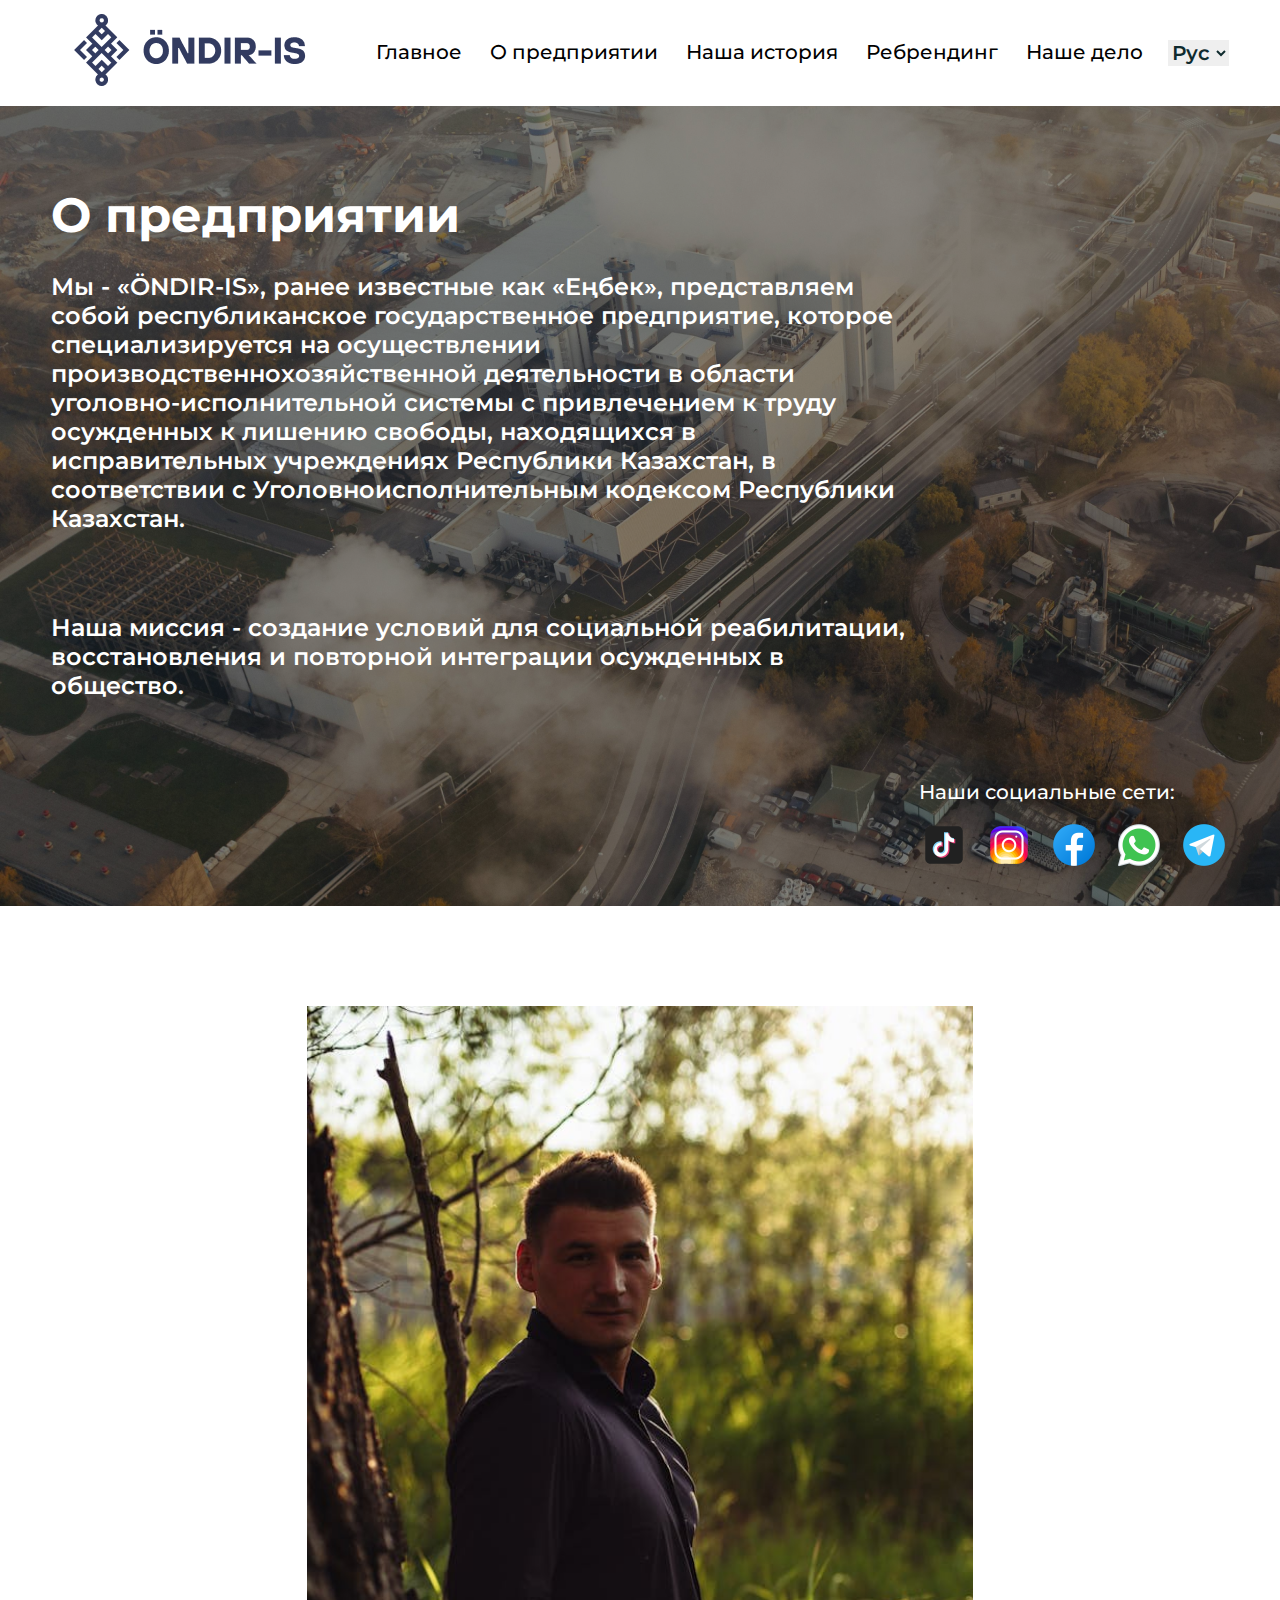
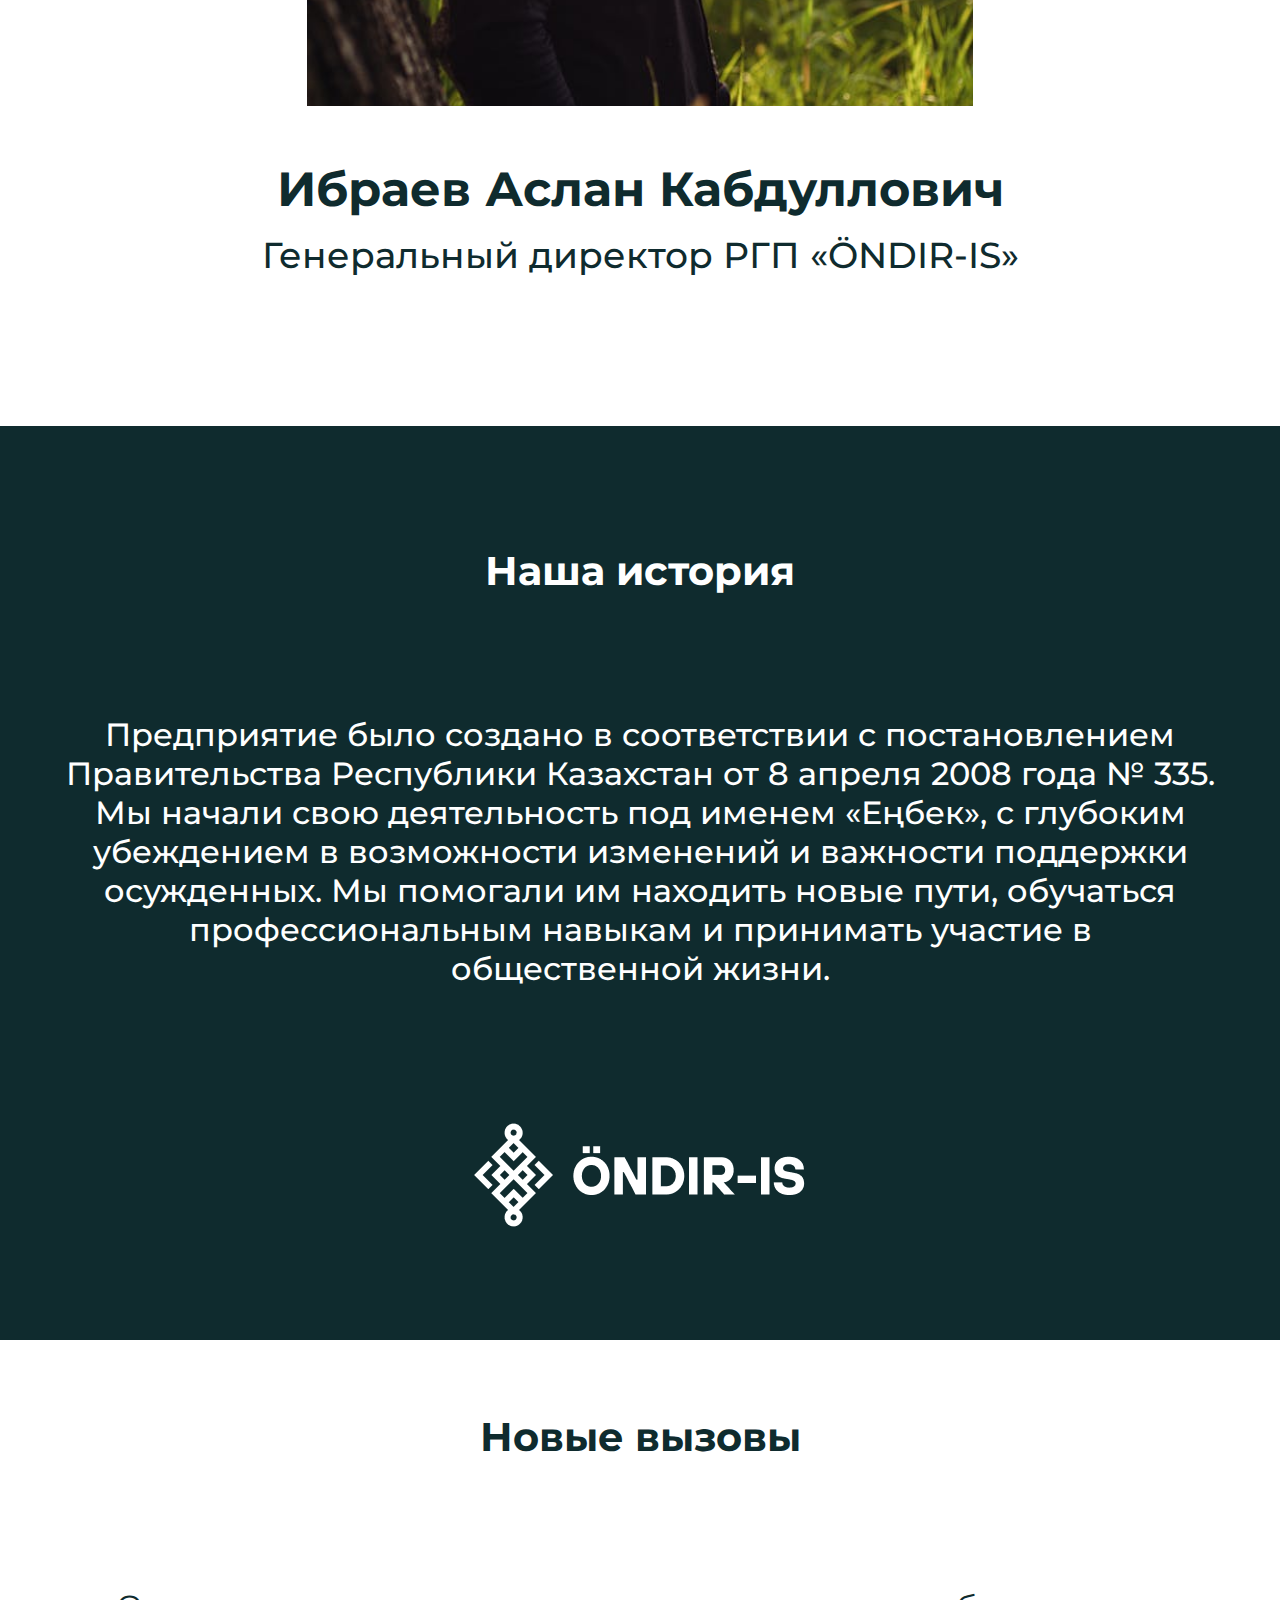
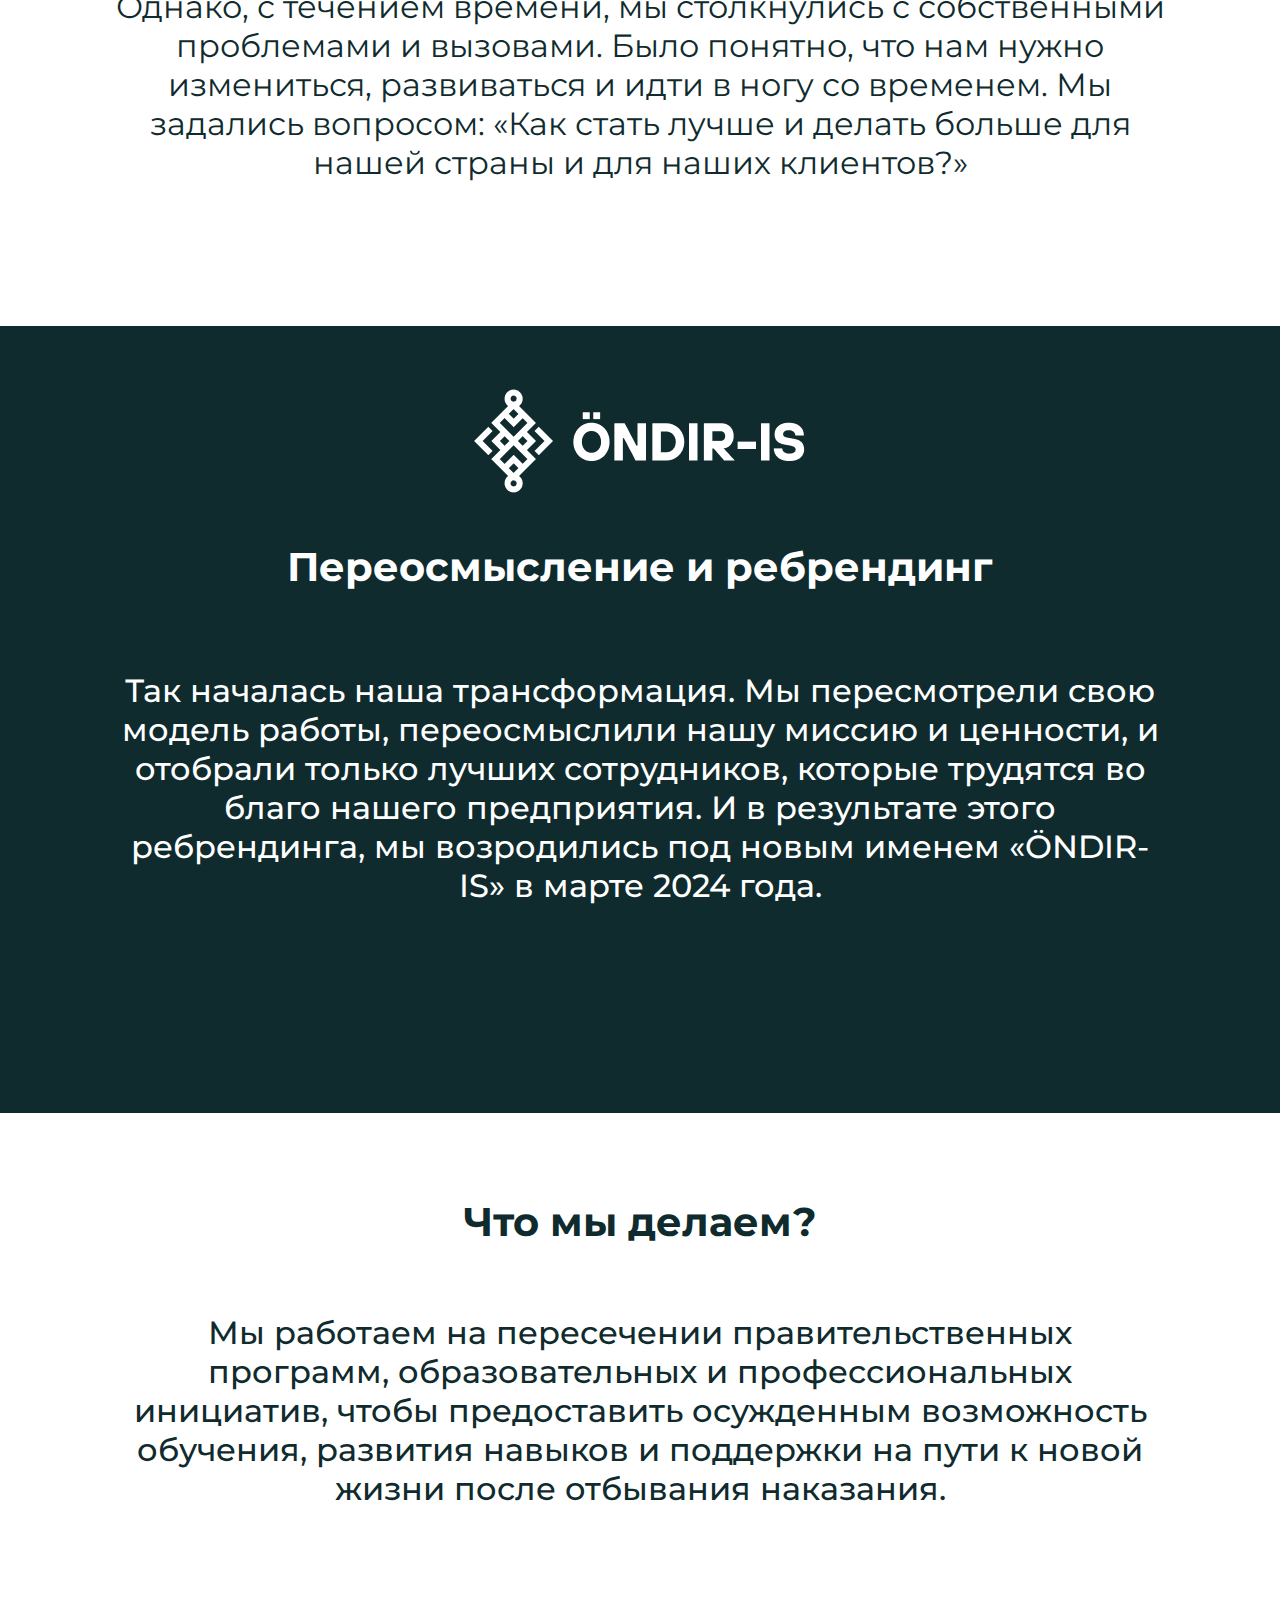
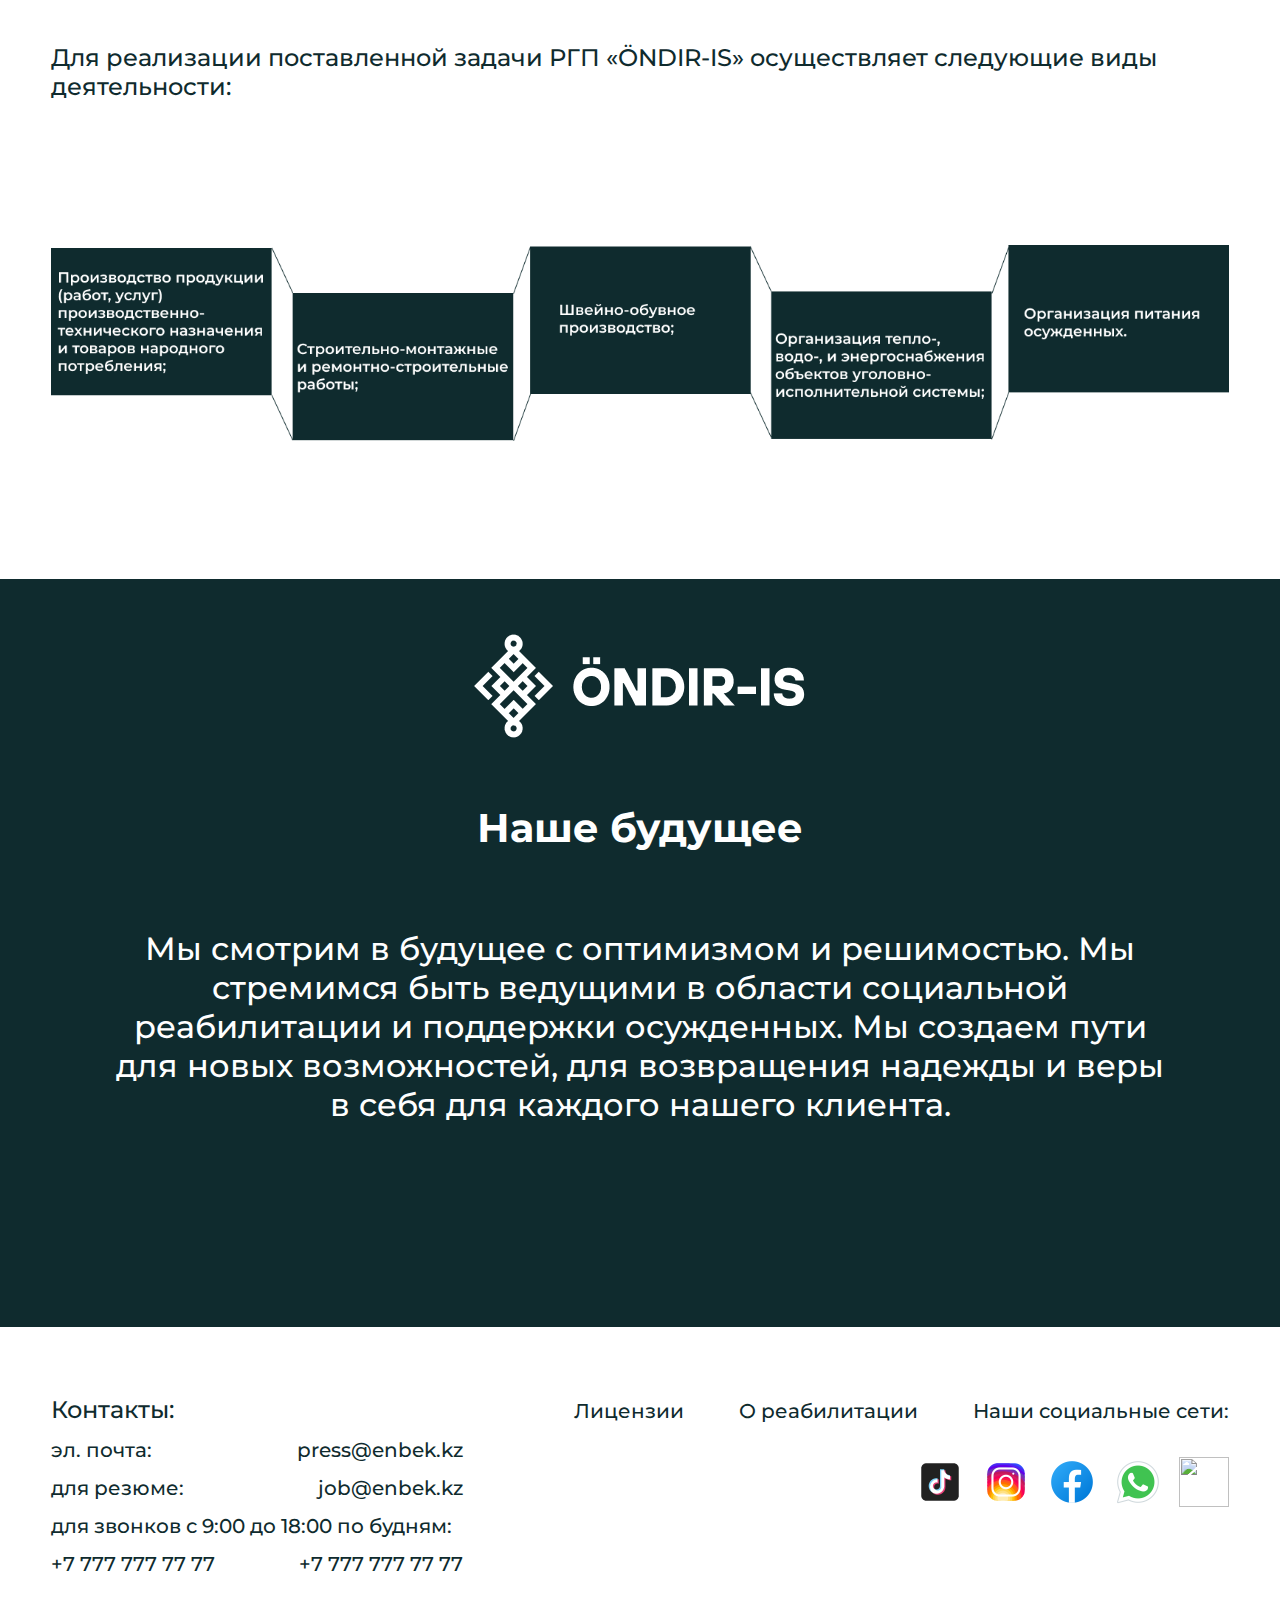
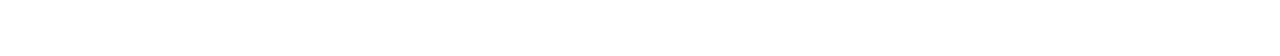
==== pages/about.html @ 439b1aeb "Initial project commit" ====
<!DOCTYPE html>
<html lang="ru">
<head>
    <meta charset="UTF-8">
    <meta name="viewport" content="width=device-width, initial-scale=1.0, maximum-scale=1.0, user-scalable=0">    <title>О предприятии</title>
    <link rel="stylesheet" type="text/css" href="./style_about/style.css"/>
    <link rel="preconnect" href="https://fonts.googleapis.com">
    <link rel="preconnect" href="https://fonts.gstatic.com" crossorigin>
    <link href="https://fonts.googleapis.com/css2?family=Montserrat:ital,wght@0,100..900;1,100..900&display=swap" rel="stylesheet">
</head>
<body>
    <header>
        <div class="logo_section">
            <img src="../style/asset/logo/header_logo.png">
        </div>
        <div class="menu_section">
            <a href="#" class="nav_item">Главное</a>
            <a href="#" class="nav_item">О предприятии</a>
            <a href="#" class="nav_item">Наша история</a>
            <a href="#" class="nav_item">Ребрендинг</a>
            <a href="#" class="nav_item">Наше дело</a>
        </div>
        <div class="change_lang_block">
            <select class="select_lang">
                <option value="Russian">
                    Рус
                </option>
                <option value="English">
                    Eng
                </option>
                <option value="Kazakh">
                    Қаз
                </option>
            </select>
        </div>
    </header>
    <main>
        <div class="front_block_about">
            <div class="front_block_text">
                <div class="title_front_block_about">
                    О предприятии
                </div>
                <div class="front_block_description">
                    Мы - «ÖNDIR-IS», ранее известные как «Еңбек», представляем собой республиканское государственное предприятие, которое специализируется на осуществлении производственнохозяйственной деятельности в области уголовно-исполнительной системы с привлечением к труду осужденных к лишению свободы, находящихся в исправительных учреждениях Республики Казахстан, в соответствии с Уголовноисполнительным кодексом Республики Казахстан.
                </div>
                <div class="front_block_add_text">
                    Наша миссия - создание условий для социальной реабилитации, восстановления и повторной интеграции осужденных в общество.
                </div>
            </div>
            <div class="link_list">
                <div class="list_text">
                    Наши социальные сети:
                </div>
                <div class="links_group">
                    <a href="#" class="link_item">
                        <img src="./../style/asset/icons/TikTok.png">
                    </a>
                    <a href="#" class="link_item">
                        <img src="./../style/asset/icons/Instagram.png">
                    </a>
                    <a href="#" class="link_item">
                        <img src="./../style/asset/icons/Facebook.png">
                    </a>
                    <a href="#" class="link_item">
                        <img src="./../style/asset/icons/WhatsApp.png">
                    </a>
                    <a href="#" class="link_item">
                        <img src="./../style/asset/icons/Telegram_app.png">
                    </a>
                </div>
            </div>
        </div>
        <div class="head_person_block">
            <div class="head_person">
                <div class="head_person_img">
                </div>
                <div class="head_person_name">
                    Ибраев Аслан Кабдуллович
                </div>
                <div class="head_person_status">
                    Генеральный директор РГП «ÖNDIR-IS»
                </div>
            </div>
        </div>
        <div class="our_history">
            <div class="title_our_history">
                Наша история
            </div>
            <div class="text_our_history">
                Предприятие было создано в соответствии с постановлением Правительства Республики Казахстан от 8 апреля 2008 года № 335. Мы начали свою деятельность под именем «Еңбек», с глубоким убеждением в возможности изменений и важности поддержки осужденных. Мы помогали им находить новые пути, обучаться профессиональным навыкам и принимать участие в общественной жизни.
            </div>
            <div class="logo_white">
                <img src="./style_about/logo_white.png"/>
            </div>
        </div>
        <div class="new_direct">
            <div class="new_direct_title">
                Новые вызовы
            </div>
            <div class="new_direct_text">
                Однако, с течением времени, мы столкнулись с собственными проблемами и вызовами. Было понятно, что нам нужно измениться, развиваться и идти в ногу со временем. Мы задались вопросом: «Как стать лучше и делать больше для нашей страны и для наших клиентов?»
            </div>
        </div>
        <div class="rebranding_block">
            <div class="logo_white">
                <img src="./style_about/logo_white.png"/>
            </div>
            <div class="rebranding_title">
                Переосмысление и ребрендинг
            </div>
            <div class="rebrandnig_text">
                Так началась наша трансформация. Мы пересмотрели свою модель работы, переосмыслили нашу миссию и ценности, и отобрали только лучших сотрудников, которые трудятся во благо нашего предприятия. И в результате этого ребрендинга, мы возродились под новым именем «ÖNDIR-IS» в марте 2024 года.
            </div>
        </div>
        <div class="our_works">
            <div class="our_works_title">
                Что мы делаем?
            </div>
            <div class="our_works_text">
                Мы работаем на пересечении правительственных программ, образовательных и профессиональных инициатив, чтобы предоставить осужденным возможность обучения, развития навыков и поддержки на пути к новой жизни после отбывания наказания.
            </div>
            <div class="our_works_description">
                Для реализации поставленной задачи РГП «ÖNDIR-IS» осуществляет следующие виды деятельности:
            </div>
            <div class="our_works_list">
                <img src="./style_about/our_works_list.png"/>
            </div>
        </div>
        <div class="our_future">
            <div class="logo_white_block">
                <div class="logo_white">
                    <img src="./style_about/logo_white.png" />
                </div>
            </div>
            <div class="our_future_title">
                Наше будущее
            </div>
            <div class="our_future_text">
                Мы смотрим в будущее с оптимизмом и решимостью. Мы стремимся быть ведущими в области социальной реабилитации и поддержки осужденных. Мы создаем пути для новых возможностей, для возвращения надежды и веры в себя для каждого нашего клиента.
            </div>
        </div>
    </main>
    <footer>
        <div class="contact_block">
            <div class="contact_title">
                Контакты:
            </div>
            <div class="contact_item">
                <div class="contact_name">
                    эл. почта:
                </div>
                <div class="contact_data">
                    press@enbek.kz
                </div>
            </div>
            <div class="contact_item">
                <div class="contact_name">
                    для резюме:
                </div>
                <div class="contact_data">
                    job@enbek.kz
                </div>
            </div>
            <div class="contact_item">
                для звонков с 9:00 до 18:00 по будням:
            </div>
            <div class="contact_item">
                <div class="num_item">
                    +7 777 777 77 77
                </div>
                <div class="num_item">
                    +7 777 777 77 77
                </div>
            </div>
        </div>
        <div class="social_block">
            <div class="social_list">
                <a href="#" class="social_list_item">Лицензии</a>
                <a href="#" class="social_list_item">О реабилитации</a>
                <a class="social_list_item">Наши социальные сети:</a>
            </div>
            <div class="social_links">
                <a href="#" class="link_item">
                    <img src=".././style/asset/icons/TikTok.png">
                </a>
                <a href="#" class="link_item">
                    <img src=".././style/asset/icons/Instagram.png">
                </a>
                <a href="#" class="link_item">
                    <img src=".././style/asset/icons/Facebook.png">
                </a>
                <a href="#" class="link_item">
                    <img src=".././style/asset/icons/WhatsApp.png">
                </a>
                <a href="#" class="link_item">
                    <img src=".././style/asset/icons/Telegram App.png">
                </a>
            </div>
        </div>
    </footer>
</body>
</html>
---- pages/style_about/style.css ----
body{
    left: 0;
    top: 0;
    margin: 0;
    width: 100%;
    max-width: 100%;
}
header{
    display: flex;
    flex-direction: row;
    justify-content: space-between;
    padding: 0 8.45%;
}
.menu_section{
    padding-top: 2.5rem;
    padding-bottom: 2.5rem;
}
.menu_section .nav_item{
    font-family: 'Montserrat', sans-serif;
    text-decoration: none;
    color: #000;
    font-size: 1.25rem;
    padding: 0 .75rem;
    font-weight: 500;
    transition: all 300ms;
}
.menu_section .nav_item:hover{
    color: #2c737b;
}
.change_lang_block{
    padding: 2.5rem 0;
}
.change_lang_block .select_lang{
    font-family: 'Montserrat', sans-serif;
    color: #0F2B2E;
    font-weight: 600;
    font-size: 1.25rem;
    border: none;
}
.select_lang:focus{
    border: none;
}
.front_block_about{
    width: 100%;
    background-image: url("./background_front_block_about.png");
    background-size: cover;
    height: 800px;
    position: relative;
}
.front_block_text{
    padding-top: 5rem;
    margin-left: 8.45%;
    font-family: 'Montserrat', sans-serif;
    color: #fff;
}
.title_front_block_about{
    font-weight: bold;
    font-size: 3rem;
}
.front_block_description,.front_block_add_text{
    font-size: 1.5rem;
    font-weight: 600;
    margin-top: 1.75rem;
    width: 60%;
}
.front_block_add_text{
    margin-top: 5rem;
    width: 45%; 
}
.link_list{
    right: 8.45%;
    position: absolute;
    margin-top: 7.5rem;
}
.list_text{
    display: flex;
    font-size: 1.25rem;
    font-weight: 500;
    font-family: 'Montserrat', sans-serif;
    color: #fff;
}
.links_group{
    display: flex;
    flex-direction: row;
    width: 310px;
    justify-content: space-between;
    margin-top: 1rem;
}
.links_group .link_item{
    width: 50px;
    height: 50px;
    cursor: pointer;
}
.link_item img{
    width: 100%;
    height: 100%;
}
.head_person_block{
    position: relative;
}
.head_person{
    padding-top: 6.25rem;
    padding-bottom: 7rem;
    width: 100%;
    font-family: 'Montserrat', sans-serif;
    color: #0F2B2E;
    margin: auto;
    position: absolute;
    left: 50%;
    transform: translateX(-50%);
}
.head_person .head_person_img{
    width: 41.625rem;
    height: 43.75rem;
    background-image: url('../style_about/profile_photo.jpg');
    background-size: cover;
    margin: auto;
}
.head_person_name{
    font-size: 3rem;
    font-weight: bold;
    text-align: center;
    margin-top: 3.375rem;
}
.head_person_status{
    font-size: 2.25rem;
    font-weight: 500;
    text-align: center;
    margin-top: .945rem;
}
.our_history{
    background-color: #0F2B2E;
    width: 100%;
    font-family: 'Montserrat', sans-serif;
    color: #fff;
    margin-top: 70rem;
    padding-top: 7.5rem;
    padding-bottom: 15rem;
}
.our_history .title_our_history{
    font-size: 2.5rem;
    font-weight: bold;
    text-align: center;
}
.our_history .text_our_history{
    font-size: 2rem;
    font-weight: 500;
    text-align: center;
    width: 66%;
    margin: auto;
    margin-top: 7.5rem;
}
.logo_white{
    position: relative;
    margin-top: 7rem;
}
.logo_white img{
    position: absolute;
    left: 50%;
    transform: translateX(-50%);
}

.new_direct{
    padding: 4.5rem 8.45% 9rem;
    font-family: 'Montserrat', sans-serif;
    color: #0F2B2E;
}
.new_direct_title{
    font-weight: bold;
    font-size: 2.5rem;
    text-align: center;
}
.new_direct_text{
    font-size: 2rem;
    font-weight: medium;
    text-align: center;
    margin-top: 7.875rem;
}
.rebranding_block{
    background-color: #0F2B2E;
    font-family: 'Montserrat', sans-serif;
    color: #fff;
    padding: 0.5rem 8.45% 13rem;
    text-align: center;
}
.rebranding_block .logo_white{
    margin-top: 2rem;
}
.rebranding_title{
    margin-top: 13rem;
    font-weight: bold;
    font-size: 2.5rem;
}
.rebrandnig_text{
    margin-top: 5rem;
    font-size: 2rem;
    font-weight: 500;
}

.our_works{
    font-family: 'Montserrat', sans-serif;
    color: #0F2B2E;
    padding: 7.25rem 8.45% 9.375rem;
    text-align: center;
}
.our_works_title{
    font-size: 2.5rem;
    font-weight: bold;
}
.our_works_text{
    margin-top: 4.188rem;
    font-size: 2rem;
    font-weight: 500;
    padding: 0 10rem;
}
.our_works_description{
    font-size: 1.5rem;
    font-weight: 500;
    text-align: left;
    margin-top: 8.438rem;
}
.our_works_list{
    width: 100%;
    margin-top: 9rem;
}
.our_works_list img{
    width: 100%;
}
.our_future{
    background-color: #0F2B2E;
    padding: 0 8.45% 12.688rem;
    font-family: 'Montserrat', sans-serif;
    color: #fff;
    text-align: center;
}
.our_future .logo_white_block{
    padding-top: 2rem;
}

.our_future .logo_white_block .logo_white{
    margin-top: 0%;
}
.our_future_title{
    font-size: 2.5rem;
    font-weight: bold;
    margin-top: 12rem;
}
.our_future_text{
    font-size: 2rem;
    font-weight: 500;
    margin-top: 4.813rem;
}
footer{
    background-color: #ffffff;
    padding: 1.25rem 8.45% 5rem;
    font-family: 'Montserrat', sans-serif;
    display: flex;
    justify-content: space-between;
}
.contact_block{
    display: flex;
    flex-direction: column;
    color: #0F2B2E;
    width: 27%;
    max-width: 430px;
    padding-top: 3rem;
}
.contact_title{
    font-size: 1.5rem;
    font-weight: 500;
    text-align: left;
}
.contact_item{
    display: flex;
    justify-content: space-between;
    margin-top: .875rem;
    font-weight: 500;
    font-size: 1.25rem;
}
.social_block{
    display: flex;
    flex-direction: column;
    margin-top: 3.25rem;
}
.social_list{
    display: flex;
    justify-content: space-between;
    max-width: 750px;
}
.social_list_item{
    text-decoration: none;
    color: #0F2B2E;
    display: flex;
    text-align: right;
    padding-left: 3.438rem;
    font-size: 1.25rem;
    font-weight: 500;
}
.social_links{
    display: flex;
    flex-direction: row;
    justify-content: right;
    margin-top: 2.125rem;
    gap: 1rem;
}
.social_links a {
    text-decoration: none;
    width: 50px;
    height: 50px;
}
.social_links a img{
    width: 100%;
}

@media screen and (min-width: 2550px){
    header{
        padding: 0 20%;
    }
    .front_block_text {
        margin-left: 20%;
    }
    .link_list{
        right: 20%;
    }
    .new_direct {
        padding: 4.5rem 20% 9rem;
    }
    .new_direct_text {
        margin-top: 5rem;
    }
    .rebranding_block{
        padding: 0.5rem 20% 10rem;
    }
    .our_works{
        padding: 7.25rem 20% 9.375rem;
    }
    .our_future{
        padding: 0 20% 12.688rem
    }
    footer{
        padding: 1.25rem 20% 5rem;
    }
}
@media screen and (max-width: 1691px){
    .link_list{
        margin-top: 5rem;
    }
    .contact_block{
        width: 35%;
    }
}
@media screen and (max-width: 1540px){
    .front_block_description, .front_block_add_text{
        width: 70%;
    }
    .our_history .text_our_history{
        width: 90%;
    }
}
@media screen and (max-width: 1400px){
    header{
        padding: 0 4%;
    }
    .front_block_text{
        margin-left: 4%;
    }
    .link_list{
        right: 4%;
    }
    .our_works{
        padding: 5.25rem 4% 8.375rem;
    }
    .our_works_text{
        padding: 0 5rem;
    }
    footer{
        padding: 1.25rem 4% 5rem
    }
}
@media screen and (max-width: 1261px){
    header {
        padding: 0 1%;
    }
    .front_block_description, .front_block_add_text {
        width: 80%;
    }
    .menu_section .nav_item{
        font-size: 1rem;
    }
    .change_lang_block .select_lang {
        font-size: 1rem;
    }
    footer {
        padding: 1.25rem 1% 5rem;
    }
    .contact_block {
        width: 40%;
    }
}
@media screen and (max-width: 1167px){
    .social_list_item{
        font-size: 1rem;
    }
    .contact_item{
        font-size: 1rem;
    }
}

@media screen and (max-width: 1032px){
    .logo_section{
        width: 250px;
    }
    .logo_section img{
        width: 100%;
    }
}
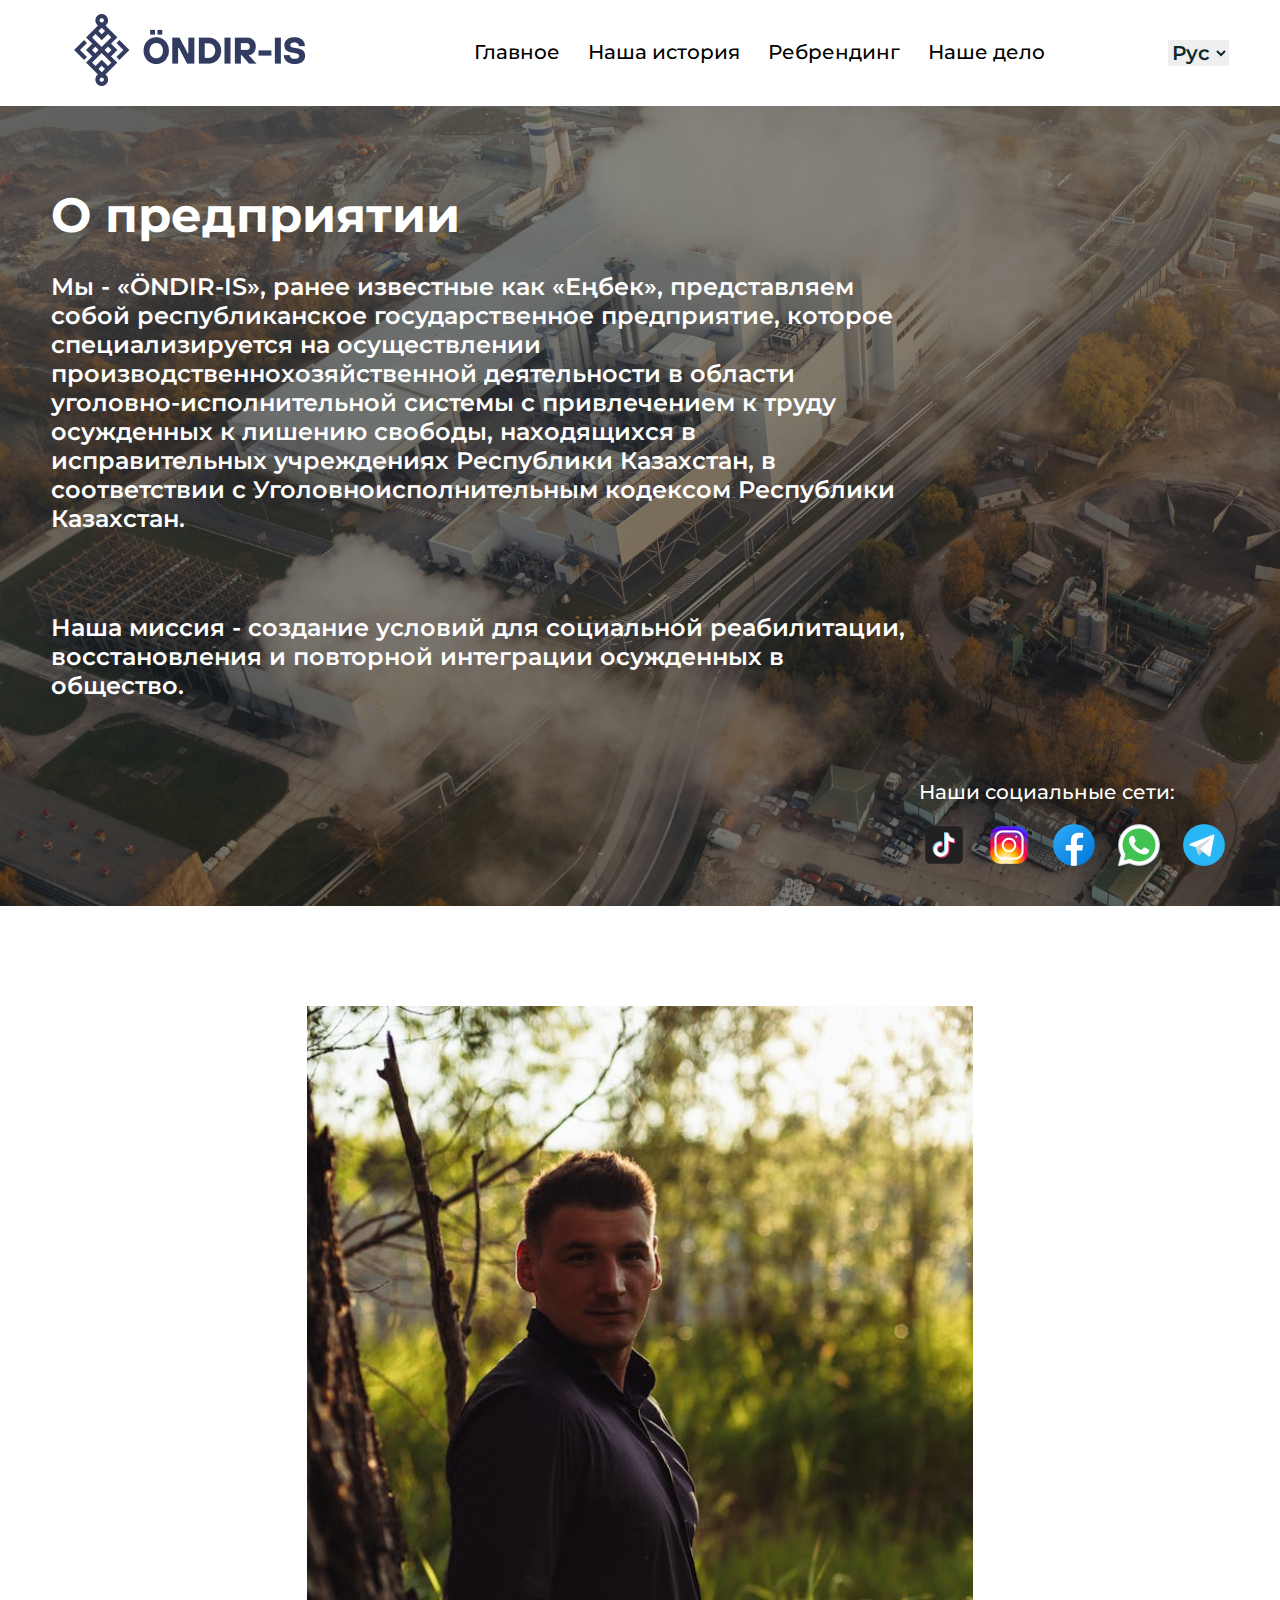
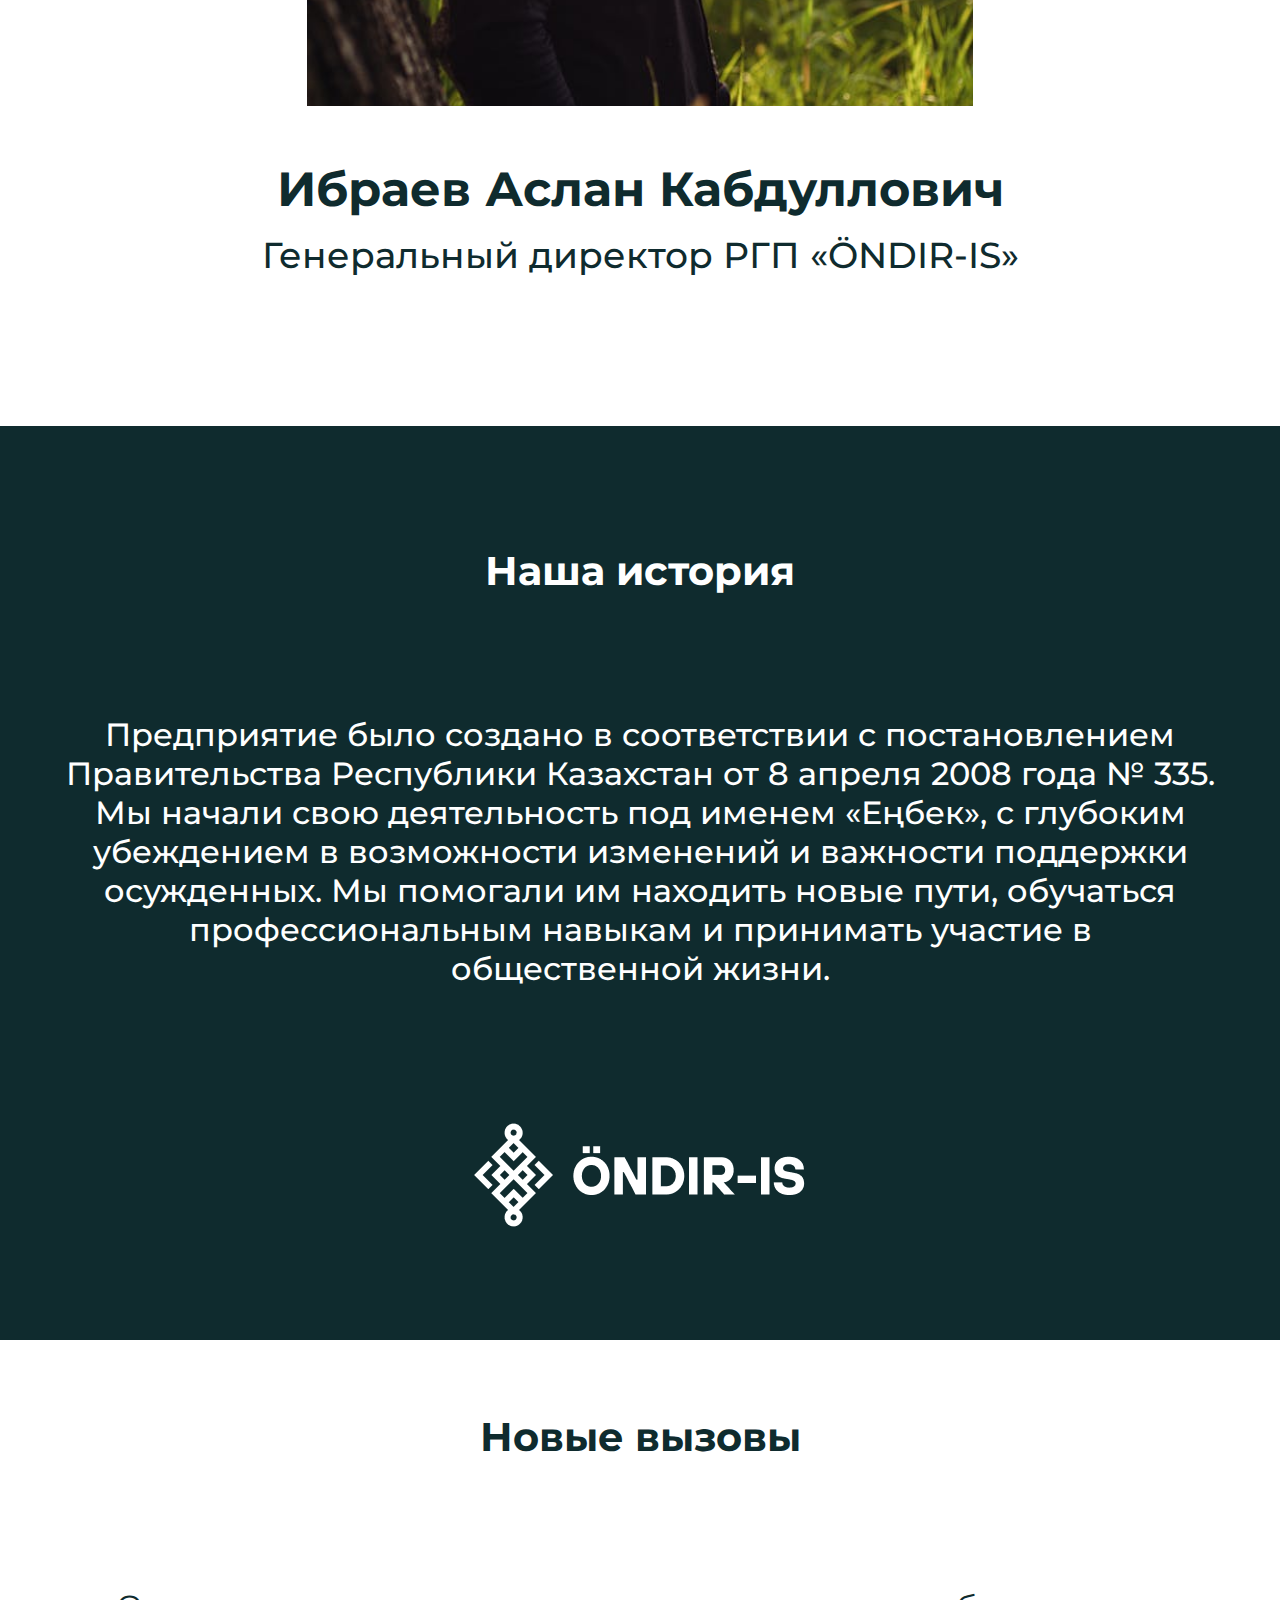
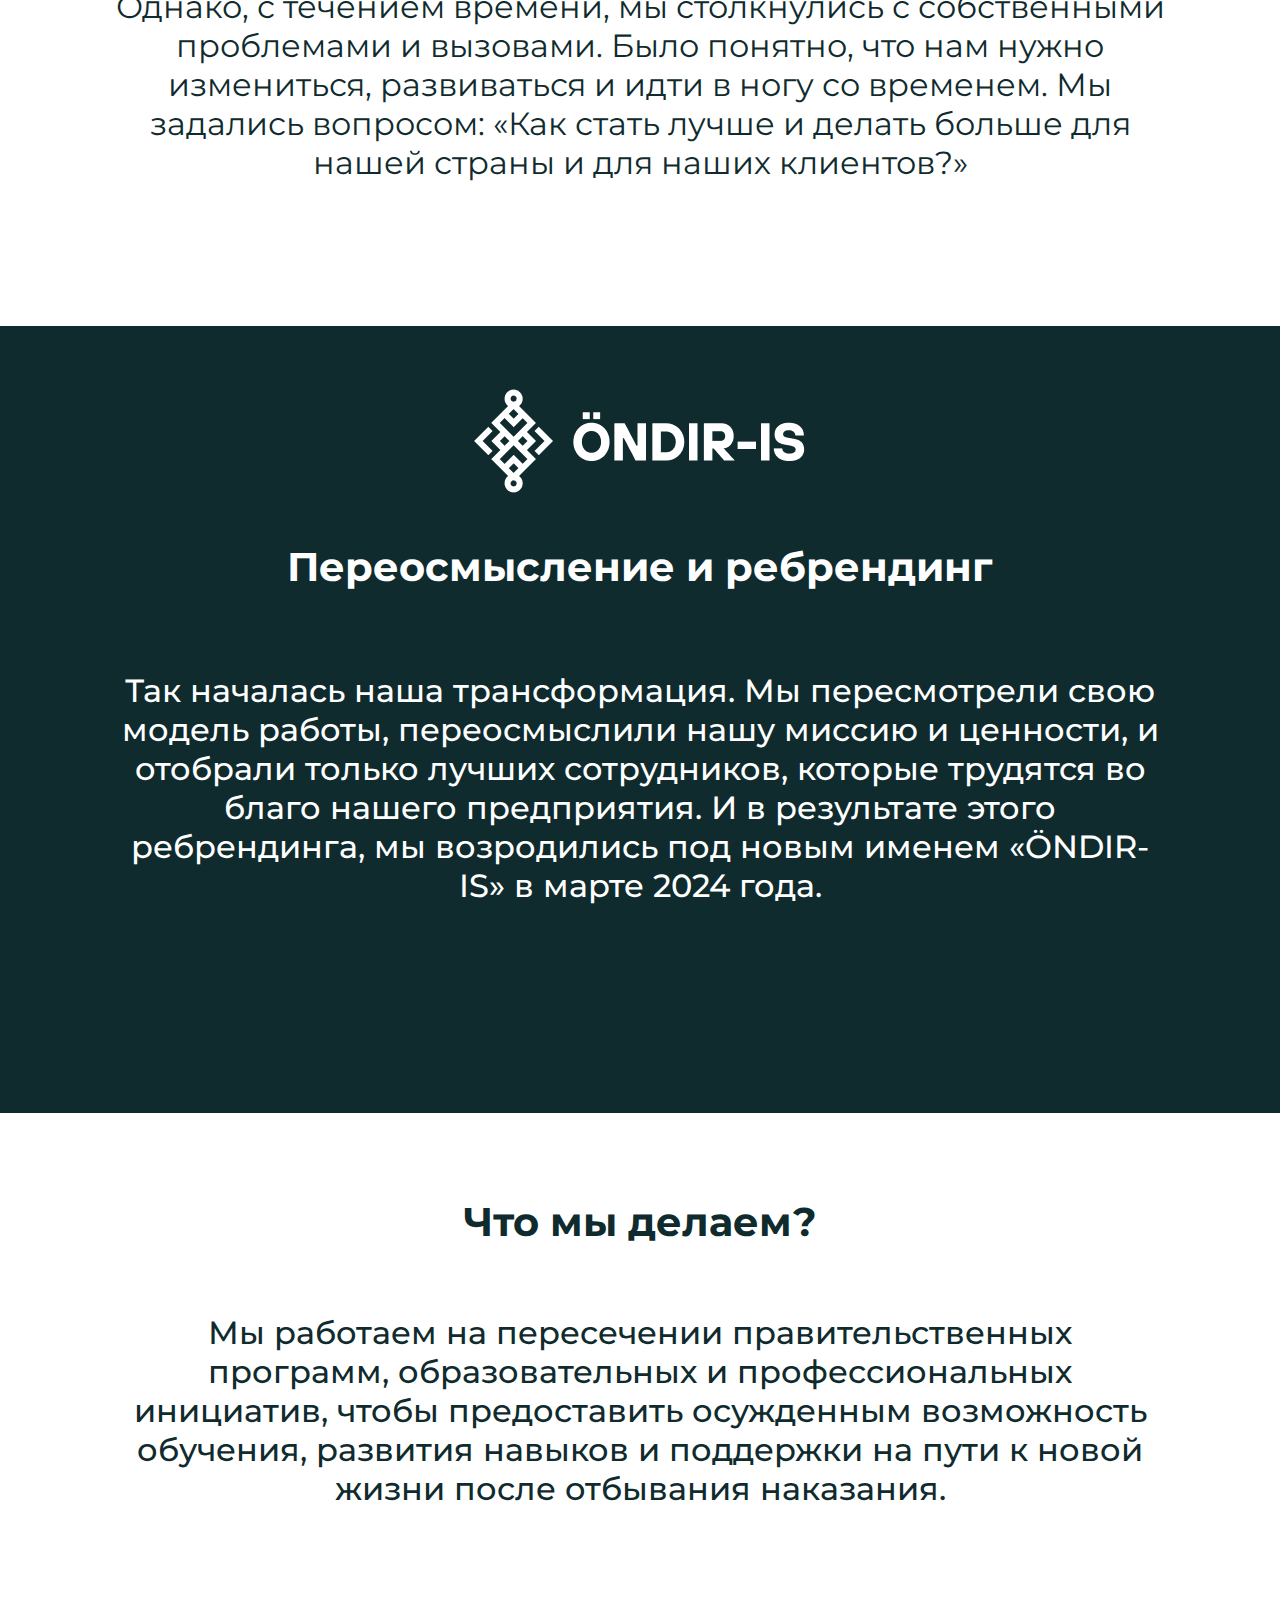
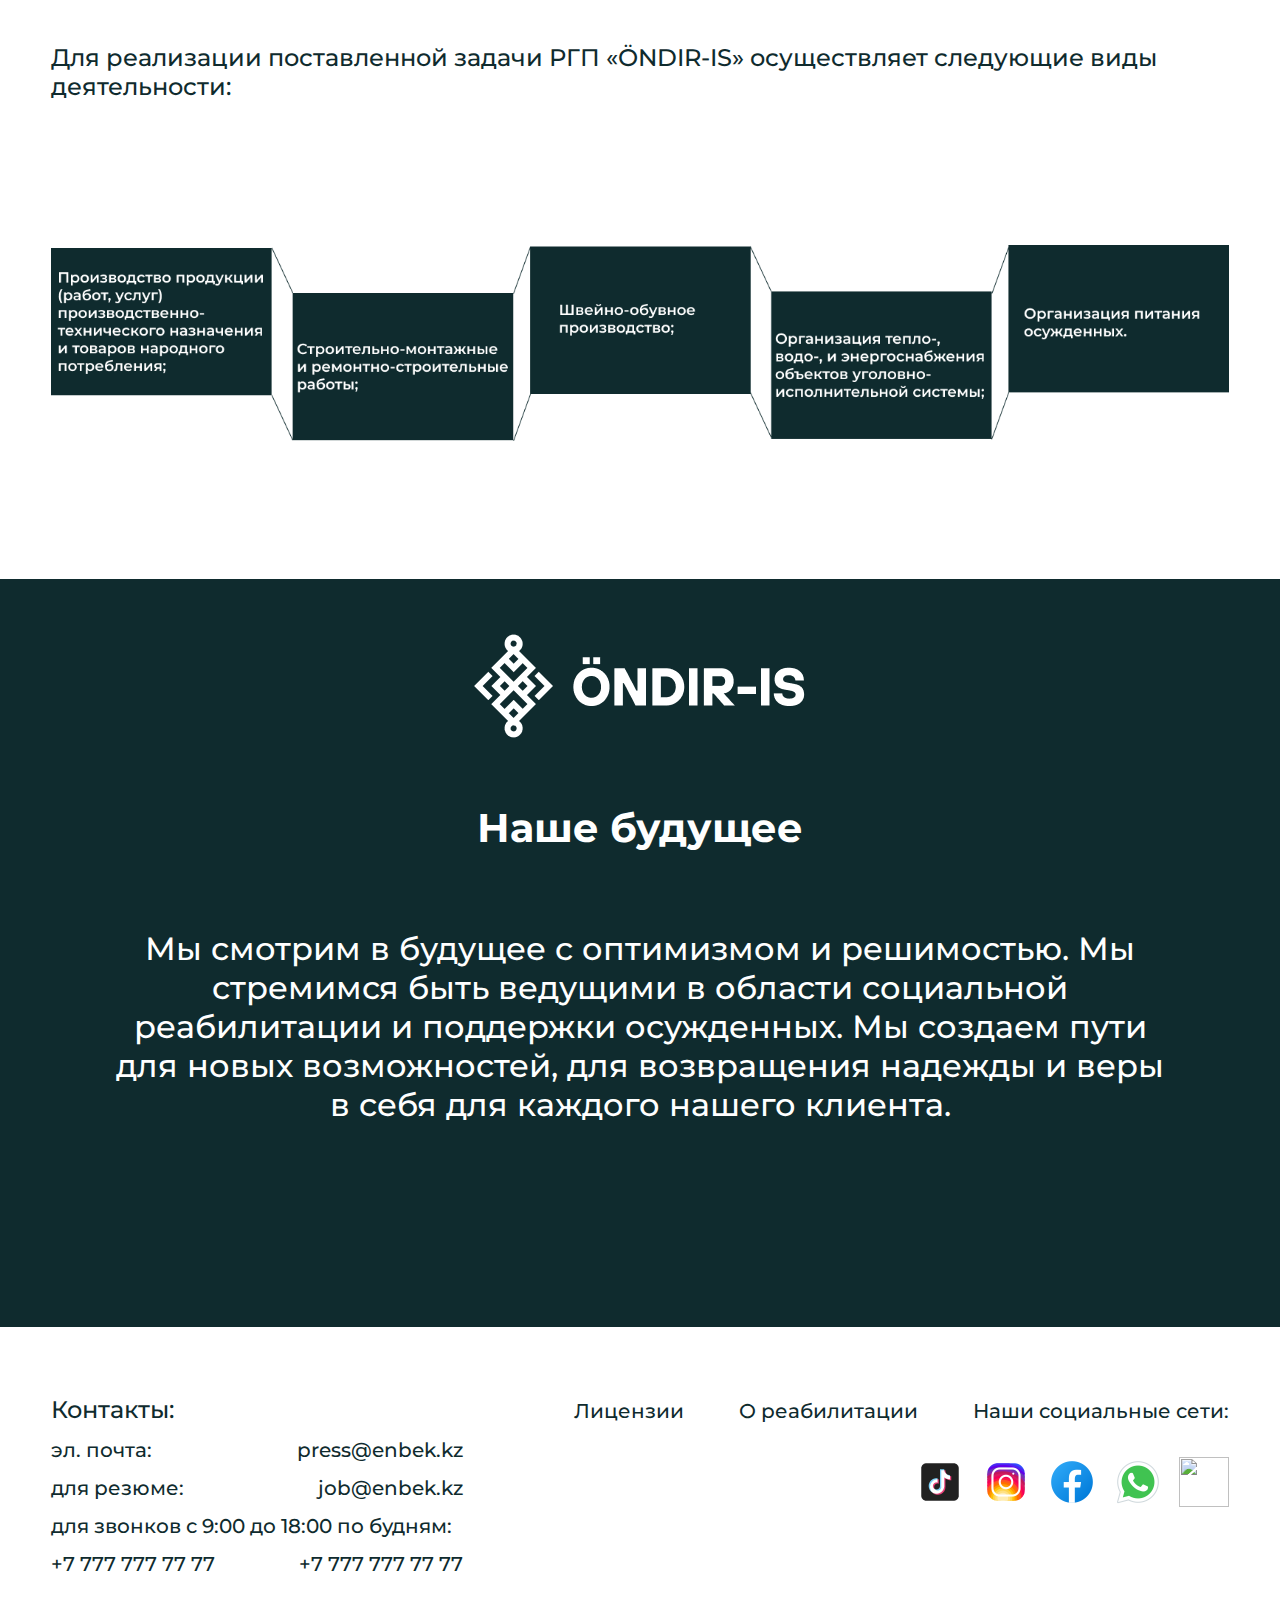
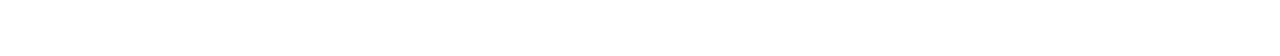
==== commit 996e2fba: "All pages added except news" ====
--- a/pages/about.html
+++ b/pages/about.html
@@ -7,6 +7,7 @@
     <link rel="preconnect" href="https://fonts.googleapis.com">
     <link rel="preconnect" href="https://fonts.gstatic.com" crossorigin>
     <link href="https://fonts.googleapis.com/css2?family=Montserrat:ital,wght@0,100..900;1,100..900&display=swap" rel="stylesheet">
+    <link rel="icon" type="image/png" href="../pages/service_page/service_style/base_icon.png" sizes="32x32">
 </head>
 <body>
     <header>
@@ -14,11 +15,10 @@
             <img src="../style/asset/logo/header_logo.png">
         </div>
         <div class="menu_section">
-            <a href="#" class="nav_item">Главное</a>
-            <a href="#" class="nav_item">О предприятии</a>
-            <a href="#" class="nav_item">Наша история</a>
-            <a href="#" class="nav_item">Ребрендинг</a>
-            <a href="#" class="nav_item">Наше дело</a>
+            <a href="../index.html" class="nav_item">Главное</a>
+            <a href="#our_history" class="nav_item">Наша история</a>
+            <a href="#rebranding_block" class="nav_item">Ребрендинг</a>
+            <a href="#our_works" class="nav_item">Наше дело</a>
         </div>
         <div class="change_lang_block">
             <select class="select_lang">
@@ -82,7 +82,7 @@
                 </div>
             </div>
         </div>
-        <div class="our_history">
+        <div class="our_history" id="our_history">
             <div class="title_our_history">
                 Наша история
             </div>
@@ -101,7 +101,7 @@
                 Однако, с течением времени, мы столкнулись с собственными проблемами и вызовами. Было понятно, что нам нужно измениться, развиваться и идти в ногу со временем. Мы задались вопросом: «Как стать лучше и делать больше для нашей страны и для наших клиентов?»
             </div>
         </div>
-        <div class="rebranding_block">
+        <div class="rebranding_block" id="rebranding_block">
             <div class="logo_white">
                 <img src="./style_about/logo_white.png"/>
             </div>
@@ -112,7 +112,7 @@
                 Так началась наша трансформация. Мы пересмотрели свою модель работы, переосмыслили нашу миссию и ценности, и отобрали только лучших сотрудников, которые трудятся во благо нашего предприятия. И в результате этого ребрендинга, мы возродились под новым именем «ÖNDIR-IS» в марте 2024 года.
             </div>
         </div>
-        <div class="our_works">
+        <div class="our_works" id="our_works">
             <div class="our_works_title">
                 Что мы делаем?
             </div>
--- a/pages/style_about/style.css
+++ b/pages/style_about/style.css
@@ -4,6 +4,9 @@
     margin: 0;
     width: 100%;
     max-width: 100%;
+}
+html{
+    scroll-behavior: smooth;
 }
 header{
     display: flex;
